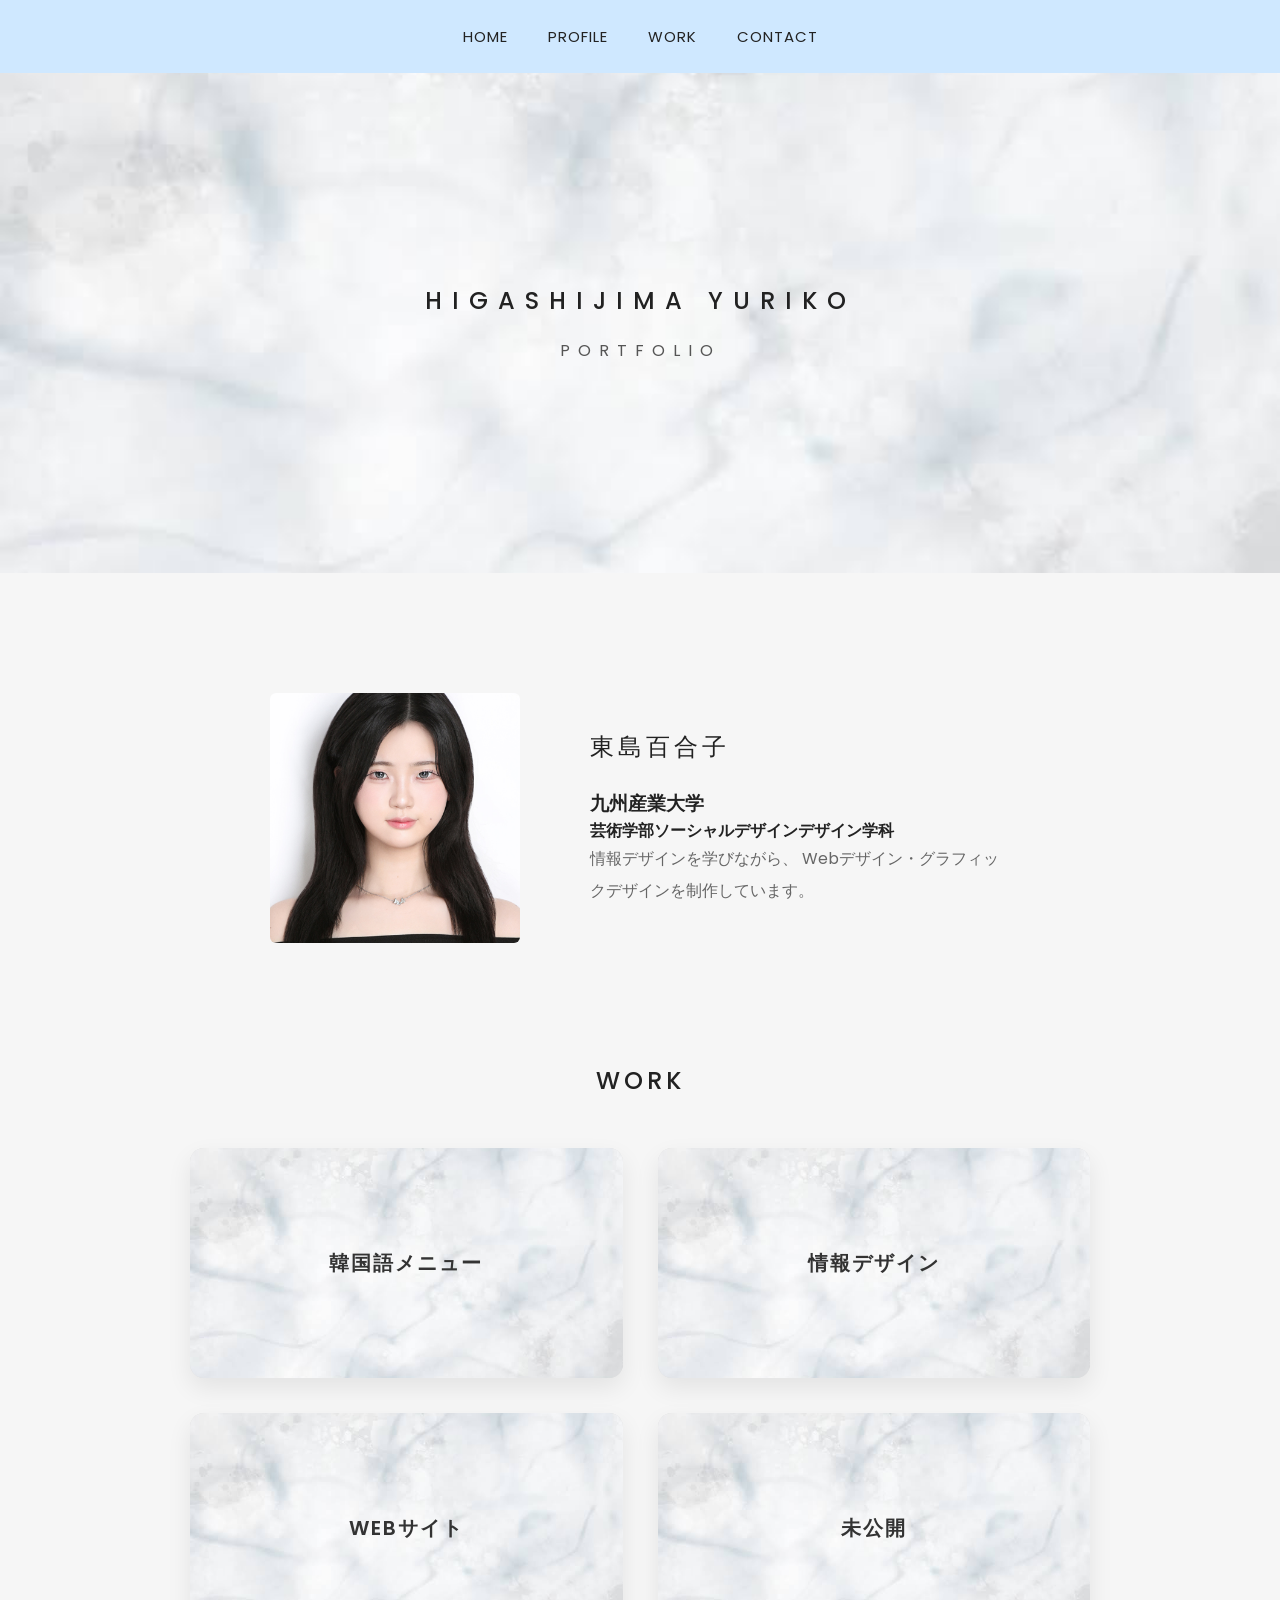
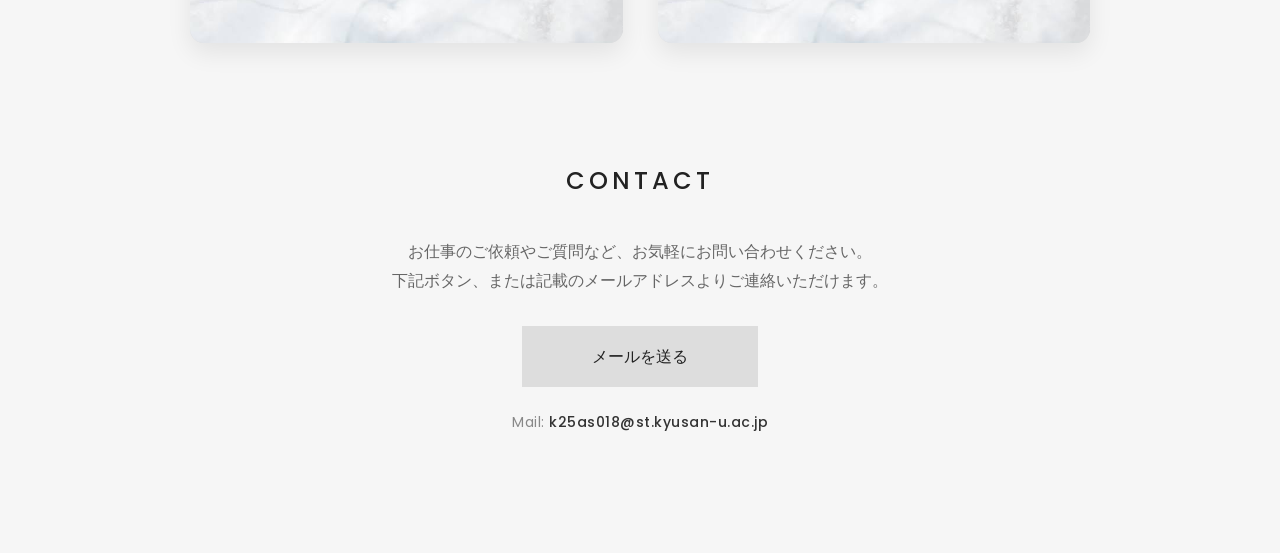
==== index.html @ a393767d "Add files via upload" ====
<!DOCTYPE html>
<html lang="ja">
<head>

<meta charset="UTF-8">
<meta name="viewport" content="width=device-width, initial-scale=1.0">

<title>Portfolio</title>

<link rel="preconnect" href="https://fonts.googleapis.com">
<link rel="preconnect" href="https://fonts.gstatic.com" crossorigin>

<link href="https://fonts.googleapis.com/css2?family=Poppins:wght@300;400;500;600&display=swap" rel="stylesheet">

<link rel="stylesheet" href="style.css">

</head>

<body>

<header>

<nav>

<a href="#">HOME</a>
<a href="#profile">PROFILE</a>
<a href="#work">WORK</a>
<a href="#contact">CONTACT</a>

</nav>

</header>


<section class="hero">

<h1>HIGASHIJIMA YURIKO</h1>

<p>PORTFOLIO</p>

</section>


<section id="profile" class="profile fade">

<div class="profile-img">
    <a href="profile.html">
        <img src="images/profile.png" alt="">
    </a>


</div>

<div class="profile-text">

<h2>東島百合子</h2>
<h3>九州産業大学</h3>
<h4>芸術学部ソーシャルデザインデザイン学科</h4>

<p>

情報デザインを学びながら、
Webデザイン・グラフィックデザインを制作しています。

</p>

</div>

</section>



<section id="work" class="works fade">

<h2>WORK</h2>

<div class="work-grid">
<div class="card">
    <a href="work1.html">
        <img src="images/marble.jpeg" alt="韓国語メニュー">
        <span class="card-text">韓国語メニュー</span>
    </a>
</div>

<div class="card">
    <a href="work2.html">
        <img src="images/marble.jpeg" alt="">
        <span class="card-text">情報デザイン</span>
    </a>
</div>

<div class="card">
    <a href="work3.html">
        <img src="images/marble.jpeg" alt="">
        <span class="card-text">WEBサイト</span>
    </a>
</div>

<div class="card">
    <a href="work4.html">
        <img src="images/marble.jpeg" alt="">
        <span class="card-text">未公開</span>
    </a>
</div>

</div>

</section>


<section id="contact" class="contact fade">
    <h2>CONTACT</h2>
    
    <p style="color: #666; margin-bottom: 30px; line-height: 1.8;">
        お仕事のご依頼やご質問など、お気軽にお問い合わせください。<br>
        下記ボタン、または記載のメールアドレスよりご連絡いただけます。
    </p>

    <!-- タップすると自動でメールアプリが開くボタン -->
    <a href="mailto:k25as018@st.kyusan-u.ac.jp" class="button">
        メールを送る
    </a>

    <!-- ボタンの下にメールアドレスをテキストで表示（コピペ用） -->
    <p style="margin-top: 25px; font-size: 14px; letter-spacing: 0.5px; color: #888;">
        Mail: <span style="user-select: all; font-weight: 500; color: #333;">k25as018@st.kyusan-u.ac.jp</span>
    </p>
</section>

<script src="script.js"></script>

</body>
</html>
---- style.css ----
/* ==========================
   RESET
========================== */

*{
    margin:0;
    padding:0;
    box-sizing:border-box;
}

html{
    scroll-behavior:smooth;
}

body{
    font-family:'Poppins',sans-serif;
    background:#f6f6f6;
    color:#222;
}


/* ==========================
   HEADER
========================== */

header{
    width:100%;
    background:#cfe8ff;
    padding:25px 0;
}


nav{
    max-width:1200px;
    margin:0 auto;

    display:flex;
    justify-content:center;
    align-items:center;
    gap:40px;

    background:none;
    padding:0;
}

nav a{
    text-decoration:none;
    color:#222;
    font-size:15px;
    letter-spacing:1px;
    transition:.3s;
}

nav a:hover{
    opacity:.5;
}

/* ==========================
   HERO
========================== */

.hero{
    width:100%;
    max-width:none;
    margin:0;

    height:500px;

    background-image:url("images/marble.jpeg");
    background-size:cover;
    background-position:center;
    background-repeat:no-repeat;

    display:flex;
    justify-content:center;
    align-items:center;
    flex-direction:column;
}

.hero h1{
    font: size 42px;
    font-weight:500;
    letter-spacing:10px;
    color:#222;
}

.hero p{
    margin-top:20px;
    font-size:16px;
    letter-spacing:8px;
    color:#555;
}
/* ==========================
   SECTION 共通
========================== */

.profile,
.works,
.contact{
    width:80%;
    max-width:1000px;
    margin:120px auto;
}

/* ==========================
   PROFILE
========================== */

.profile{
    display:flex;
    align-items:center;
    justify-content:center;
    gap:70px;
}

.profile-img{
    width:250px;
    height:250px;
    border-radius:6px;
    overflow:hidden;
}

.profile-img img{
    width:100%;
    height:100%;
    object-fit:cover;
    display:block;
}

.profile-text{
    width:420px;
}

.profile-text h2{
    margin-bottom:25px;
    letter-spacing:4px;
    font-weight:500;
}

.profile-text p{
    line-height:2;
    color:#666;
}


/* ==========================
   WORK
========================== */

.works h2{
    text-align:center;
    margin-bottom:50px;
    letter-spacing:4px;
    font-weight:500;
}

.work-grid{
    display:grid;
    grid-template-columns:repeat(2,1fr);
    gap:35px;
    max-width:900px;
    margin:0 auto;
}

.card{
    overflow:hidden;
    border-radius:14px;
    background:#ddd;
    transition:.3s;
    box-shadow:0 10px 25px rgba(0,0,0,.08);
}

.card:hover{
    transform:translateY(-8px);
}

.card a{
    display:block;
}

.card img{
    width:100%;
    height:230px;
    object-fit:cover;
    display:block;
    transition:.3s;
}

.card:hover img{
    transform:scale(1.05);
}

.card a {
    position: relative; /* 文字を画像の上に重ねるための基準点 */
}

/* 大理石の真ん中に浮かび上がらせる文字の設定 */
.card-text {
    position: absolute;
    top: 50%;
    left: 50%;
    transform: translate(-50%, -50%); /* 縦横ぴったり真ん中に配置 */
    
    /* 文字の見た目のデザイン */
    color: #333333;          /* 文字の色（濃いグレー） */
    font-size: 1.25rem;      /* 文字の大きさ */
    font-weight: 600;        /* 文字の太さ */
    letter-spacing: 0.1em;   /* 文字の間隔 */
    white-space: nowrap;     /* 文字の途中で勝手に改行されるのを防ぐ */
    pointer-events: none;    /* 文字がリンククリックの邪魔をしないようにする */
}

/* ==========================
   CONTACT
========================== */

.contact{
    text-align:center;
}

.contact h2{
    margin-bottom:40px;
    letter-spacing:4px;
    font-weight:500;
}

.button{
    display:inline-block;
    padding:18px 70px;
    background:#ddd;
    color:#222;
    text-decoration:none;
    transition:.3s;
}

.button:hover{
    background:#cfe8ff;
}


/* ==========================
   FADE ANIMATION
========================== */

.fade{
    opacity:0;
    transform:translateY(40px);
    transition:1s;
}

.fade.show{
    opacity:1;
    transform:translateY(0);
}


/* ==========================
   WORK DETAIL PAGE
========================== */

.section-title{
    text-align:center;
    margin-bottom:70px;
}

.section-title p{
    font-size:14px;
    letter-spacing:5px;
    color:#999;
    margin-bottom:10px;
}

.section-title h2{
    font-size:48px;
    font-weight:600;
}

.work-content{
    display:flex;
    align-items:center;
    justify-content:space-between;
    gap:70px;

    max-width:1200px;
    margin:0 auto 100px;
    padding:0 40px;   /* ← 左右に余白を追加 */
}

.work-content.reverse{
    flex-direction:row-reverse;
}

.work-left{
    flex:1;
}

.work-right{
    flex:1;
}

.work-left img,
.work-left video,
.work-left iframe{
    width:100%;
    max-width:550px;
    height:auto;
    display:block;
    border-radius:18px;
    border:1px solid #eee;
    box-shadow:0 15px 35px rgba(0,0,0,.08);
    transition:.3s;
}

.work-left img:hover,
.work-left video:hover{
    transform:translateY(-8px);
}

.work-left{
    flex:1.2;
}

.work-left img{
    width:100%;
    display:block;
    border-radius:18px;
    border:1px solid #eee;
    box-shadow:0 15px 35px rgba(0,0,0,.08);
    transition:.3s;
}

.work-left img:hover{
    transform:translateY(-8px);
}

.work-right{
    flex:1;
}

.work-box{
    margin-bottom:40px;
    padding-left:20px;
    border-left:2px solid #111;
}

.work-box h3{
    font-size:22px;
    margin-bottom:15px;
}

.work-box p,
.work-box li{
    line-height:1.9;
    color:#666;
}

.work-box ul{
    list-style:none;
    padding:0;
}

.gallery{
    display:grid;
    grid-template-columns:repeat(3,1fr);
    gap:25px;
}

.gallery img{
    width:100%;
    display:block;
    border-radius: 14px;
    border:1px solid #eee;
    box-shadow:0 10px 25px rgba(0,0,0,.06);
    transition:.3s;
}

.gallery img:hover{
    transform:scale(1.03);
}


/* ==========================
   RESPONSIVE
========================== */

@media (max-width:900px){

    .work-content,
.work-content.reverse{
    flex-direction:column;
    gap:40px;
}

.work-left,
.work-right{
    width:100%;
    max-width:600px;
}


    .gallery{
        grid-template-columns:1fr;
    }

    .section-title h2{
        font-size:36px;
    }

}

@media (max-width:768px){

    nav{
        padding:18px;
    }

    nav a{
        margin:0 8px;
        font-size:13px;
    }

    .hero h1{
        font-size:28px;
        text-align:center;
    }

    .profile{
        flex-direction:column;
    }

    .profile-text{
        width:100%;
    }

    .work-grid{
        grid-template-columns:1fr;
    }

}
/* ==========================
   BACK BUTTON
========================== */

.back-button{
    max-width:1200px;
    margin:80px auto;
    padding:0 40px; 
}
.back-button a{
    display:inline-block;
    padding:14px 40px;
    border:1px solid #222;
    color:#222;
    text-decoration:none;
    letter-spacing:2px;
    transition:.3s;
}

.back-button a:hover{
    background:#222;
    color:#fff;
}
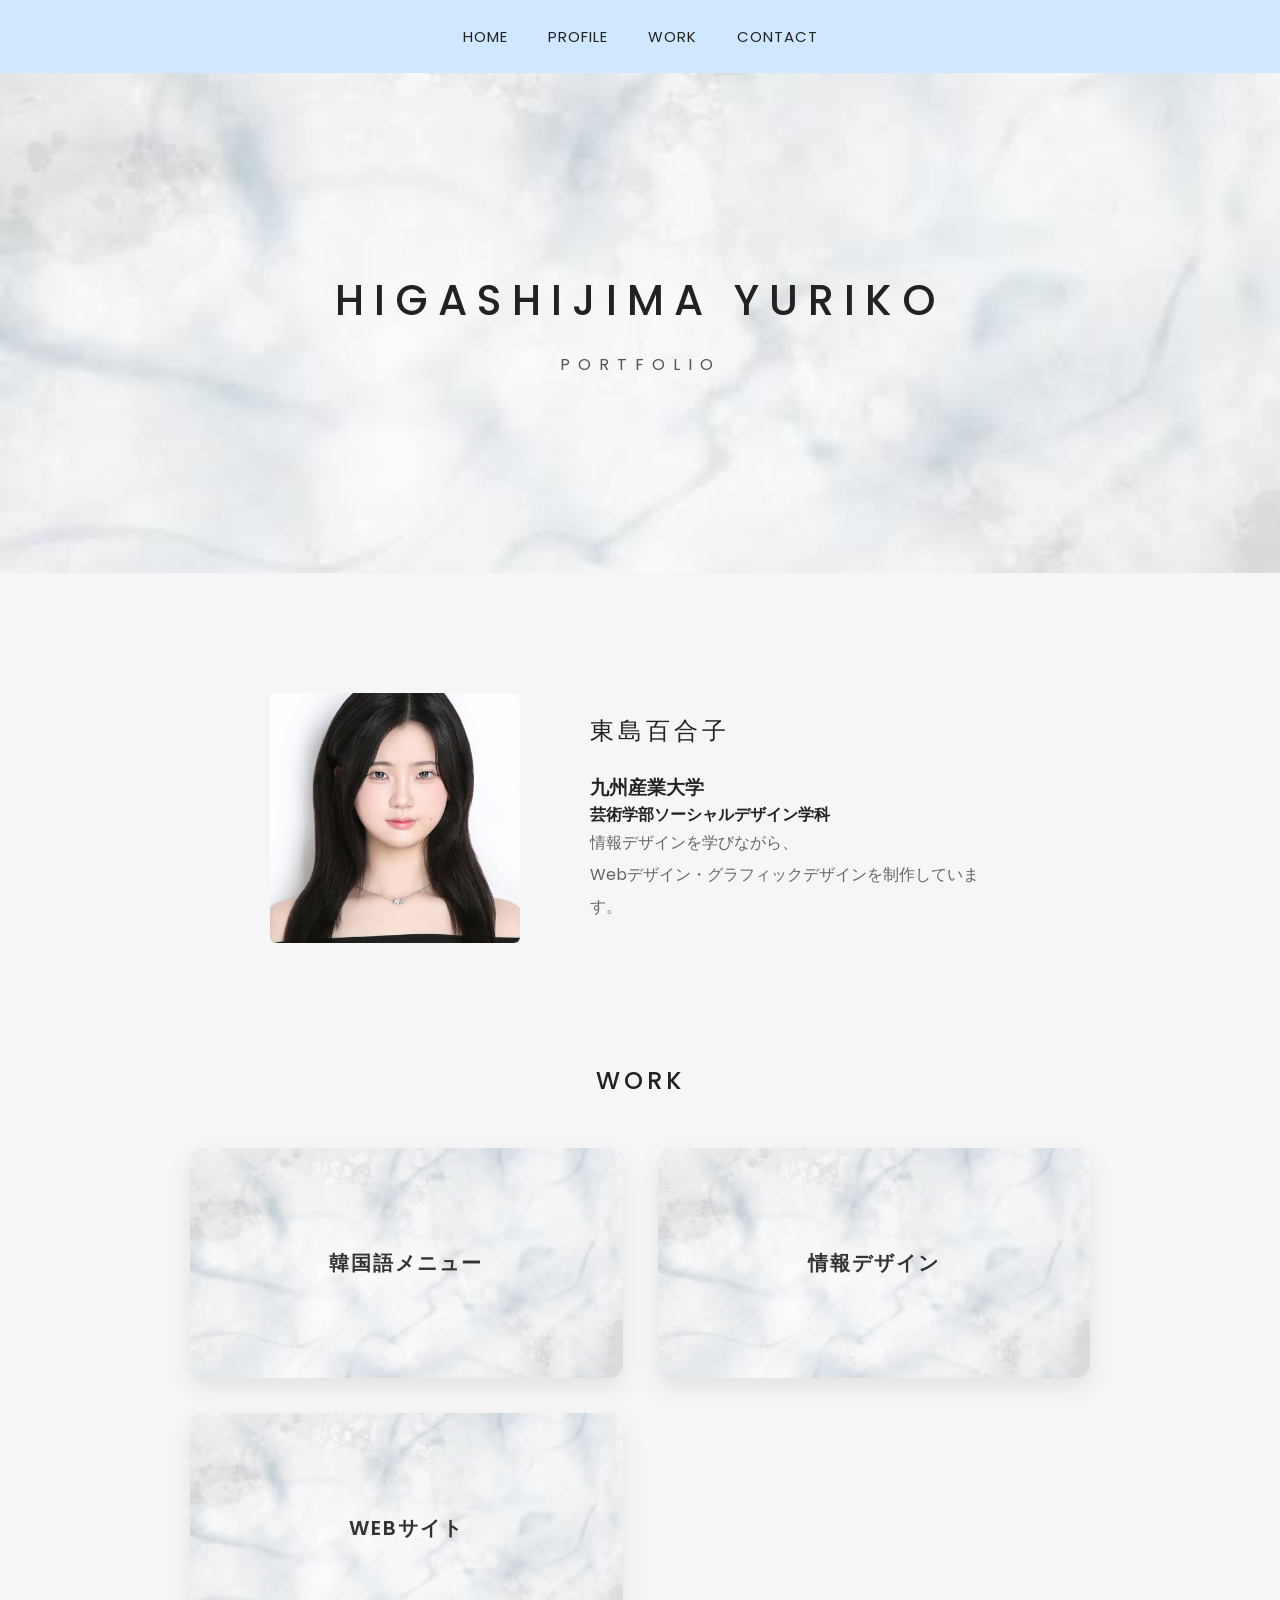
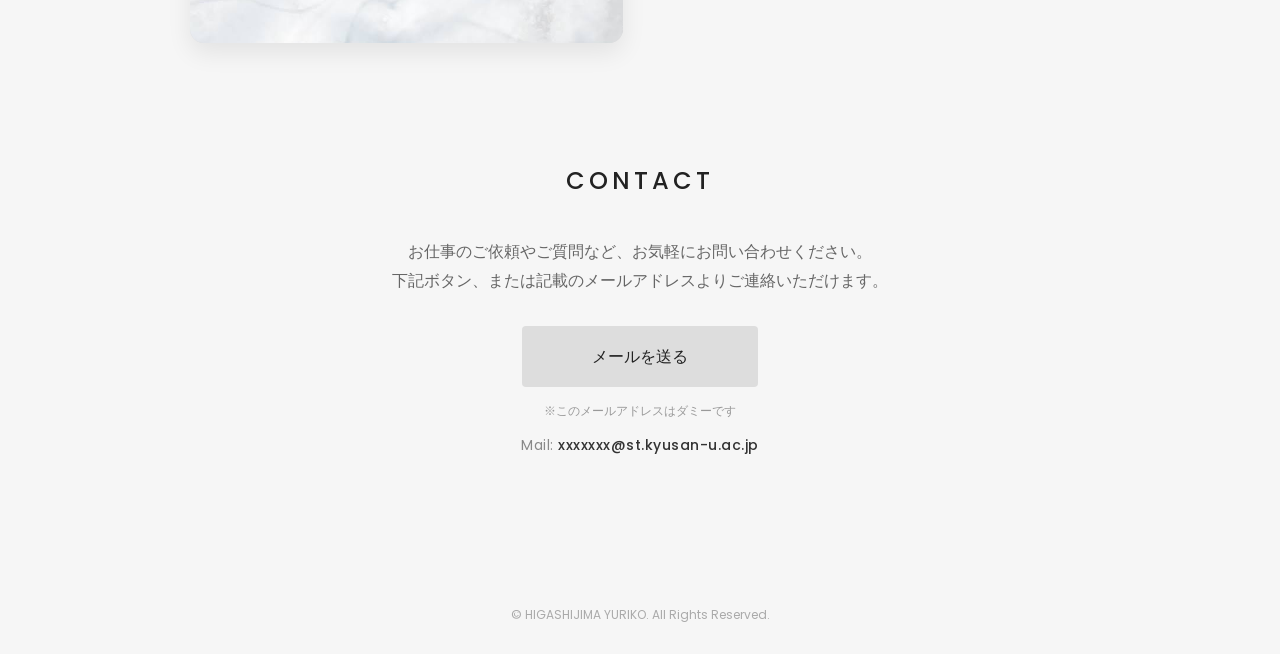
==== commit 017ad731: "Add files via upload" ====
--- a/index.html
+++ b/index.html
@@ -1,133 +1,126 @@
-<!DOCTYPE html>
-<html lang="ja">
-<head>
+<!DOCTYPE html> 
+<html lang="ja"> 
+<head> 
 
-<meta charset="UTF-8">
-<meta name="viewport" content="width=device-width, initial-scale=1.0">
+    <meta charset="UTF-8"> 
+    <meta name="viewport" content="width=device-width, initial-scale=1.0"> 
 
-<title>Portfolio</title>
+    <title>Portfolio | HIGASHIJIMA YURIKO</title> 
 
-<link rel="preconnect" href="https://fonts.googleapis.com">
-<link rel="preconnect" href="https://fonts.gstatic.com" crossorigin>
+    <!-- Google Fonts -->
+    <link rel="preconnect" href="https://fonts.googleapis.com"> 
+    <link rel="preconnect" href="https://fonts.gstatic.com" crossorigin> 
+    <link href="https://fonts.googleapis.com/css2?family=Poppins:wght@300;400;500;600&display=swap" rel="stylesheet"> 
 
-<link href="https://fonts.googleapis.com/css2?family=Poppins:wght@300;400;500;600&display=swap" rel="stylesheet">
+    <!-- CSS -->
+    <link rel="stylesheet" href="style.css"> 
 
-<link rel="stylesheet" href="style.css">
+</head> 
 
-</head>
+<body> 
 
-<body>
-
-<header>
-
-<nav>
-
-<a href="#">HOME</a>
-<a href="#profile">PROFILE</a>
-<a href="#work">WORK</a>
-<a href="#contact">CONTACT</a>
-
-</nav>
-
-</header>
+    <!-- ヘッダー / ナビゲーション -->
+    <header> 
+        <nav> 
+            <a href="#">HOME</a> 
+            <a href="#profile">PROFILE</a> 
+            <a href="#work">WORK</a> 
+            <a href="#contact">CONTACT</a> 
+        </nav> 
+    </header> 
 
 
-<section class="hero">
-
-<h1>HIGASHIJIMA YURIKO</h1>
-
-<p>PORTFOLIO</p>
-
-</section>
+    <!-- メインビジュアル -->
+    <section class="hero"> 
+        <h1>HIGASHIJIMA YURIKO</h1> 
+        <p>PORTFOLIO</p> 
+    </section> 
 
 
-<section id="profile" class="profile fade">
+    <!-- プロフィール -->
+    <section id="profile" class="profile fade"> 
+        <div class="profile-img"> 
+            <a href="profile.html"> 
+                <img src="images/profile.png" alt="東島百合子のプロフィール画像"> 
+            </a> 
+        </div> 
 
-<div class="profile-img">
-    <a href="profile.html">
-        <img src="images/profile.png" alt="">
-    </a>
+        <div class="profile-text"> 
+            <h2>東島百合子</h2> 
+            <h3>九州産業大学</h3> 
+            <h4>芸術学部ソーシャルデザイン学科</h4> 
+
+            <p> 
+                情報デザインを学びながら、<br>
+                Webデザイン・グラフィックデザインを制作しています。 
+            </p> 
+        </div> 
+    </section> 
 
 
-</div>
+    <!-- 実績・作品紹介 -->
+    <section id="work" class="works fade"> 
+        <h2>WORK</h2> 
 
-<div class="profile-text">
+        <div class="work-grid"> 
+            <div class="card"> 
+                <a href="work1.html"> 
+                    <img src="images/marble.jpeg" alt="韓国語メニューの制作実績"> 
+                    <span class="card-text">韓国語メニュー</span> 
+                </a> 
+            </div> 
 
-<h2>東島百合子</h2>
-<h3>九州産業大学</h3>
-<h4>芸術学部ソーシャルデザインデザイン学科</h4>
+            <div class="card"> 
+                <a href="work2.html"> 
+                    <img src="images/marble.jpeg" alt="情報デザイン作品"> 
+                    <span class="card-text">情報デザイン</span> 
+                </a> 
+            </div> 
 
-<p>
-
-情報デザインを学びながら、
-Webデザイン・グラフィックデザインを制作しています。
-
-</p>
-
-</div>
-
-</section>
+            <div class="card"> 
+                <a href="work3.html"> 
+                    <img src="images/marble.jpeg" alt="WEBサイト制作実績"> 
+                    <span class="card-text">WEBサイト</span> 
+                </a> 
+            </div> 
+        </div> 
+    </section> 
 
 
+    <!-- お問い合わせ -->
+    <section id="contact" class="contact fade"> 
+        <h2>CONTACT</h2> 
+        <p style="color: #666; margin-bottom: 30px; line-height: 1.8;"> 
+            お仕事のご依頼やご質問など、お気軽にお問い合わせください。<br> 
+            下記ボタン、または記載のメールアドレスよりご連絡いただけます。 
+        </p> 
 
-<section id="work" class="works fade">
+        <!-- メールリンクボタン -->
+        <a href="mailto:xxxxxxx@st.kyusan-u.ac.jp" class="button"> 
+            メールを送る 
+        </a> 
 
-<h2>WORK</h2>
+        <!-- 注意書き & メールアドレス（コピペ用） -->
+        <p style="margin-top: 15px; font-size: 12px; color: #999;">
+            ※このメールアドレスはダミーです
+        </p>
 
-<div class="work-grid">
-<div class="card">
-    <a href="work1.html">
-        <img src="images/marble.jpeg" alt="韓国語メニュー">
-        <span class="card-text">韓国語メニュー</span>
-    </a>
-</div>
-
-<div class="card">
-    <a href="work2.html">
-        <img src="images/marble.jpeg" alt="">
-        <span class="card-text">情報デザイン</span>
-    </a>
-</div>
-
-<div class="card">
-    <a href="work3.html">
-        <img src="images/marble.jpeg" alt="">
-        <span class="card-text">WEBサイト</span>
-    </a>
-</div>
-
-<div class="card">
-    <a href="work4.html">
-        <img src="images/marble.jpeg" alt="">
-        <span class="card-text">未公開</span>
-    </a>
-</div>
-
-</div>
-
-</section>
+        <p style="margin-top: 15px; font-size: 14px; letter-spacing: 0.5px; color: #888;"> 
+            Mail: <span style="user-select: all; font-weight: 500; color: #333;">xxxxxxx@st.kyusan-u.ac.jp</span> 
+        </p> 
+    </section> 
 
 
-<section id="contact" class="contact fade">
-    <h2>CONTACT</h2>
-    
-    <p style="color: #666; margin-bottom: 30px; line-height: 1.8;">
-        お仕事のご依頼やご質問など、お気軽にお問い合わせください。<br>
-        下記ボタン、または記載のメールアドレスよりご連絡いただけます。
-    </p>
+    <!-- フッター -->
+    <footer>
+        <p style="text-align: center; padding: 30px 0; font-size: 12px; color: #aaa;">
+            &copy; HIGASHIJIMA YURIKO. All Rights Reserved.
+        </p>
+    </footer>
 
-    <!-- タップすると自動でメールアプリが開くボタン -->
-    <a href="mailto:k25as018@st.kyusan-u.ac.jp" class="button">
-        メールを送る
-    </a>
 
-    <!-- ボタンの下にメールアドレスをテキストで表示（コピペ用） -->
-    <p style="margin-top: 25px; font-size: 14px; letter-spacing: 0.5px; color: #888;">
-        Mail: <span style="user-select: all; font-weight: 500; color: #333;">k25as018@st.kyusan-u.ac.jp</span>
-    </p>
-</section>
+    <!-- JavaScript -->
+    <script src="script.js"></script> 
 
-<script src="script.js"></script>
-
-</body>
+</body> 
 </html>
--- a/style.css
+++ b/style.css
@@ -13,7 +13,7 @@
 }
 
 body{
-    font-family:'Poppins',sans-serif;
+    font-family:'Poppins', sans-serif;
     background:#f6f6f6;
     color:#222;
 }
@@ -28,17 +28,14 @@
     background:#cfe8ff;
     padding:25px 0;
 }
-
 
 nav{
     max-width:1200px;
     margin:0 auto;
-
     display:flex;
     justify-content:center;
     align-items:center;
     gap:40px;
-
     background:none;
     padding:0;
 }
@@ -55,17 +52,14 @@
     opacity:.5;
 }
 
+
 /* ==========================
    HERO
 ========================== */
 
 .hero{
     width:100%;
-    max-width:none;
-    margin:0;
-
     height:500px;
-
     background-image:url("images/marble.jpeg");
     background-size:cover;
     background-position:center;
@@ -77,8 +71,9 @@
     flex-direction:column;
 }
 
+/* 修正：font: size -> font-size */
 .hero h1{
-    font: size 42px;
+    font-size:42px;
     font-weight:500;
     letter-spacing:10px;
     color:#222;
@@ -90,6 +85,8 @@
     letter-spacing:8px;
     color:#555;
 }
+
+
 /* ==========================
    SECTION 共通
 ========================== */
@@ -102,6 +99,7 @@
     margin:120px auto;
 }
 
+
 /* ==========================
    PROFILE
 ========================== */
@@ -118,6 +116,7 @@
     height:250px;
     border-radius:6px;
     overflow:hidden;
+    flex-shrink: 0;
 }
 
 .profile-img img{
@@ -176,6 +175,7 @@
 
 .card a{
     display:block;
+    position: relative; /* 文字を画像の上に重ねるための基準点 */
 }
 
 .card img{
@@ -190,25 +190,20 @@
     transform:scale(1.05);
 }
 
-.card a {
-    position: relative; /* 文字を画像の上に重ねるための基準点 */
-}
-
-/* 大理石の真ん中に浮かび上がらせる文字の設定 */
+/* カードの中央テキスト */
 .card-text {
     position: absolute;
     top: 50%;
     left: 50%;
-    transform: translate(-50%, -50%); /* 縦横ぴったり真ん中に配置 */
-    
-    /* 文字の見た目のデザイン */
-    color: #333333;          /* 文字の色（濃いグレー） */
-    font-size: 1.25rem;      /* 文字の大きさ */
-    font-weight: 600;        /* 文字の太さ */
-    letter-spacing: 0.1em;   /* 文字の間隔 */
-    white-space: nowrap;     /* 文字の途中で勝手に改行されるのを防ぐ */
-    pointer-events: none;    /* 文字がリンククリックの邪魔をしないようにする */
-}
+    transform: translate(-50%, -50%);
+    color: #333333;
+    font-size: 1.25rem;
+    font-weight: 600;
+    letter-spacing: 0.1em;
+    white-space: nowrap;
+    pointer-events: none;
+}
+
 
 /* ==========================
    CONTACT
@@ -230,6 +225,7 @@
     background:#ddd;
     color:#222;
     text-decoration:none;
+    border-radius: 4px;
     transition:.3s;
 }
 
@@ -280,10 +276,9 @@
     align-items:center;
     justify-content:space-between;
     gap:70px;
-
     max-width:1200px;
     margin:0 auto 100px;
-    padding:0 40px;   /* ← 左右に余白を追加 */
+    padding:0 40px;
 }
 
 .work-content.reverse{
@@ -291,13 +286,14 @@
 }
 
 .work-left{
-    flex:1;
+    flex:1.2;
 }
 
 .work-right{
     flex:1;
 }
 
+/* 重複部分をすっきり統合 */
 .work-left img,
 .work-left video,
 .work-left iframe{
@@ -316,27 +312,6 @@
     transform:translateY(-8px);
 }
 
-.work-left{
-    flex:1.2;
-}
-
-.work-left img{
-    width:100%;
-    display:block;
-    border-radius:18px;
-    border:1px solid #eee;
-    box-shadow:0 15px 35px rgba(0,0,0,.08);
-    transition:.3s;
-}
-
-.work-left img:hover{
-    transform:translateY(-8px);
-}
-
-.work-right{
-    flex:1;
-}
-
 .work-box{
     margin-bottom:40px;
     padding-left:20px;
@@ -380,64 +355,6 @@
 
 
 /* ==========================
-   RESPONSIVE
-========================== */
-
-@media (max-width:900px){
-
-    .work-content,
-.work-content.reverse{
-    flex-direction:column;
-    gap:40px;
-}
-
-.work-left,
-.work-right{
-    width:100%;
-    max-width:600px;
-}
-
-
-    .gallery{
-        grid-template-columns:1fr;
-    }
-
-    .section-title h2{
-        font-size:36px;
-    }
-
-}
-
-@media (max-width:768px){
-
-    nav{
-        padding:18px;
-    }
-
-    nav a{
-        margin:0 8px;
-        font-size:13px;
-    }
-
-    .hero h1{
-        font-size:28px;
-        text-align:center;
-    }
-
-    .profile{
-        flex-direction:column;
-    }
-
-    .profile-text{
-        width:100%;
-    }
-
-    .work-grid{
-        grid-template-columns:1fr;
-    }
-
-}
-/* ==========================
    BACK BUTTON
 ========================== */
 
@@ -446,6 +363,7 @@
     margin:80px auto;
     padding:0 40px; 
 }
+
 .back-button a{
     display:inline-block;
     padding:14px 40px;
@@ -459,4 +377,89 @@
 .back-button a:hover{
     background:#222;
     color:#fff;
+}
+
+
+/* ==========================
+   RESPONSIVE
+========================== */
+
+@media (max-width:900px){
+
+    .work-content,
+    .work-content.reverse{
+        flex-direction:column;
+        gap:40px;
+    }
+
+    .work-left,
+    .work-right{
+        width:100%;
+        max-width:600px;
+    }
+
+    .gallery{
+        grid-template-columns:1fr;
+    }
+
+    .section-title h2{
+        font-size:36px;
+    }
+
+}
+
+@media (max-width:768px){
+
+    nav{
+        padding:18px;
+        gap: 20px;
+    }
+
+    nav a{
+        font-size:13px;
+    }
+
+    .hero{
+        padding:0 20px;
+    }
+
+    .hero h1{
+        font-size:28px;
+        letter-spacing: 5px;
+        text-align:center;
+    }
+
+    .profile{
+        flex-direction:column;
+        text-align: center;
+        gap: 30px;
+    }
+
+    .profile-text{
+        width:100%;
+    }
+
+    .profile-img{
+        margin:0 auto;
+    }
+
+    .work-grid{
+        grid-template-columns:1fr;
+    }
+
+}.hero {
+    /* 〜既存のスタイル〜 */
+    opacity: 0;
+    animation: heroFadeIn 1.2s forwards; /* ページ読み込み時に自動でフェードイン */
+}
+
+@keyframes heroFadeIn {
+    to {
+        opacity: 1;
+    }
+}
+.hero {
+    /* 〜既存のスタイル〜 */
+    opacity: 0;
+    transition: opacity 1.2s ease; /* ふんわり表示させるための時間指定 */
 }
